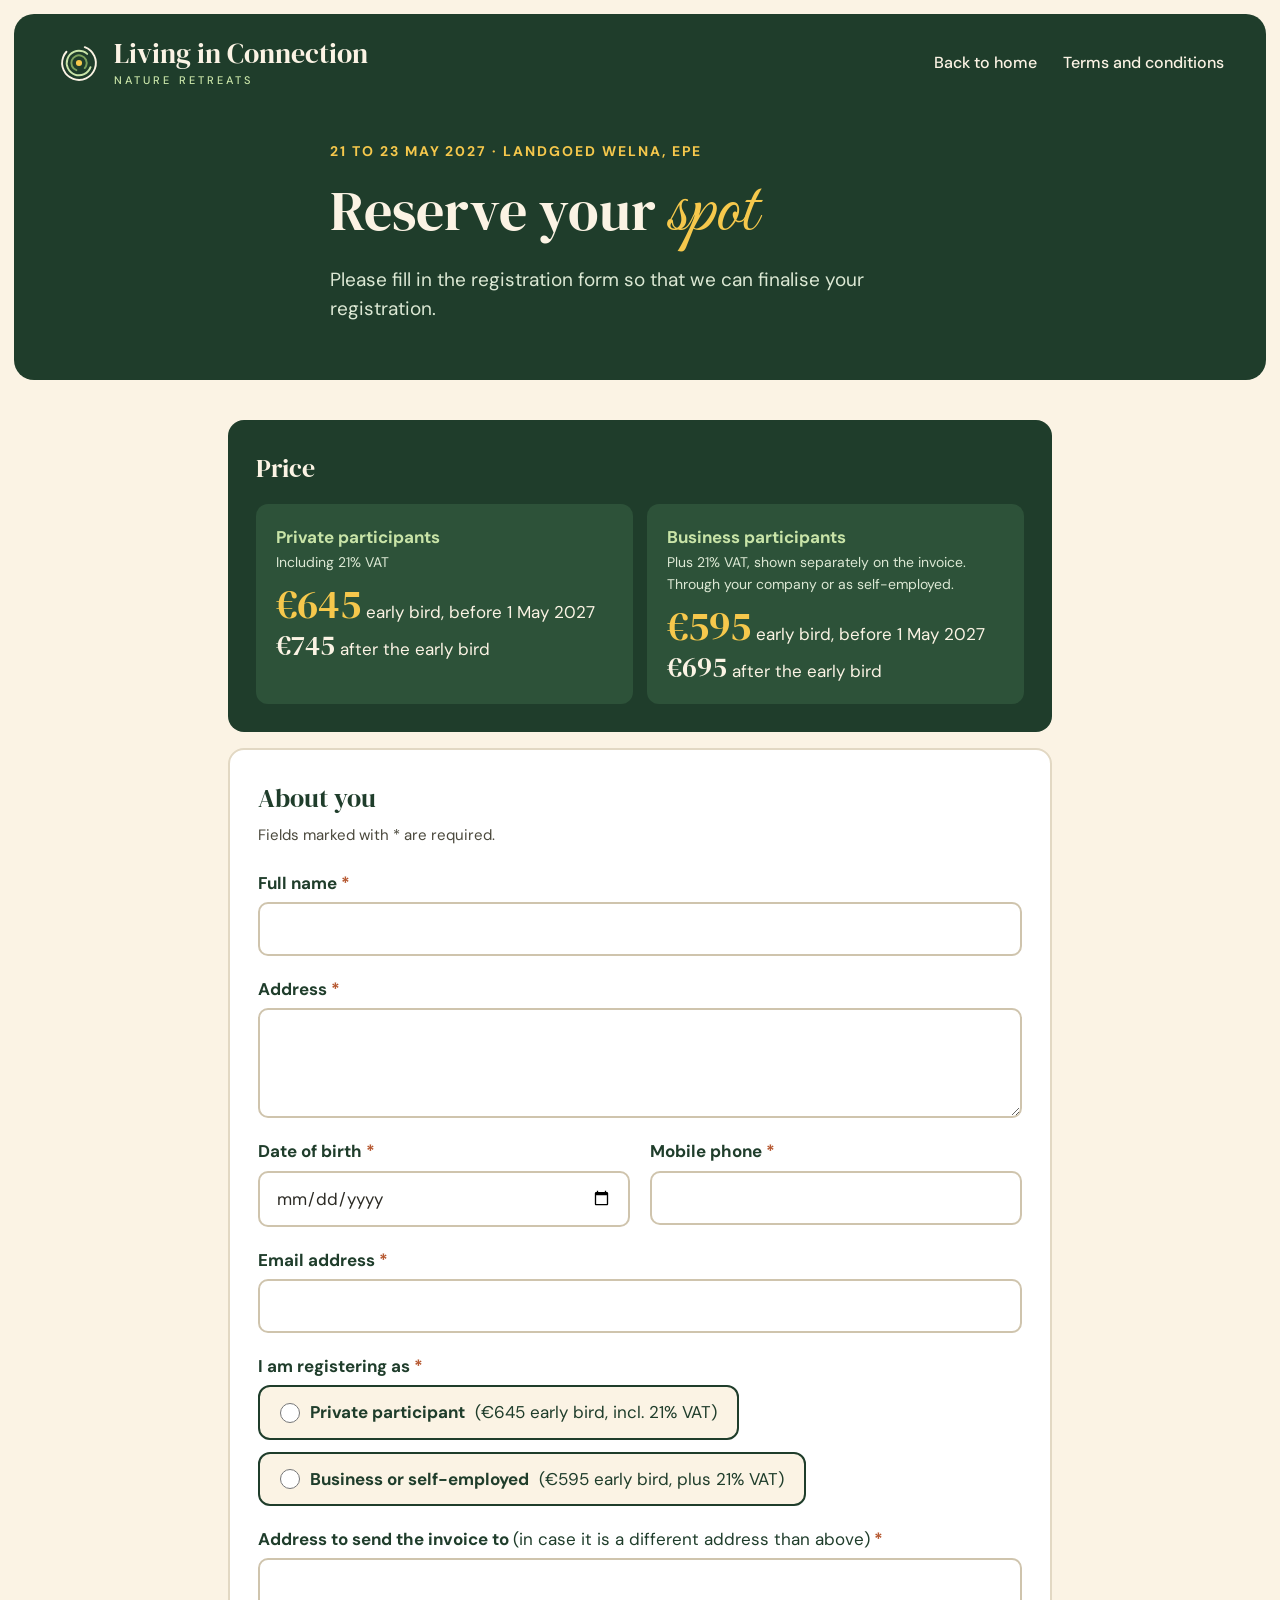
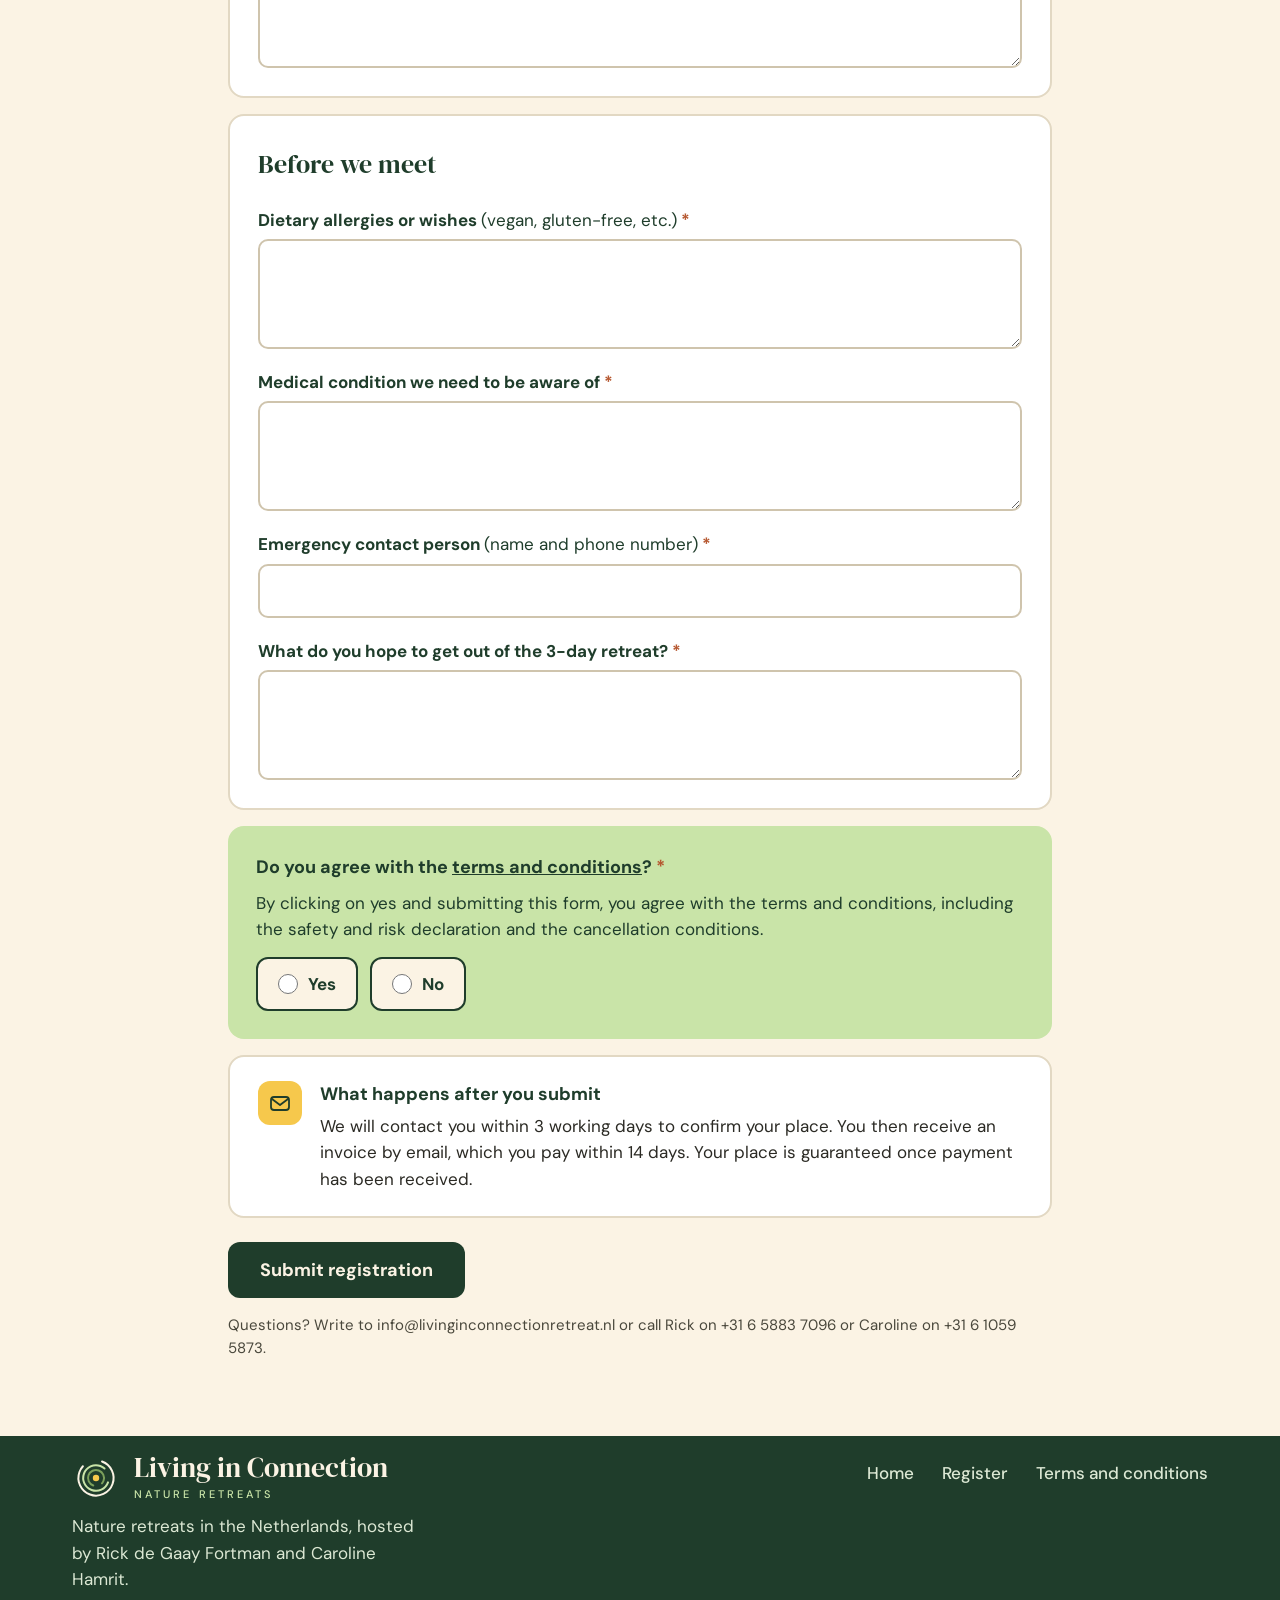
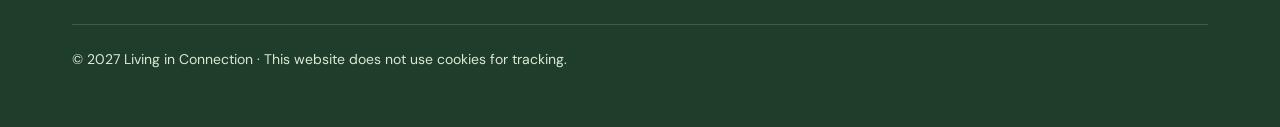
==== register/index.html @ 8280b8b4 "Gallery on mobile: 4-column square thumbnails, tap to enlarge Co-Authored-By: Claude Sonnet 5.5 <nor" ====
<!doctype html>
<html lang="en">
<head>
<meta charset="utf-8">
<meta name="viewport" content="width=device-width,initial-scale=1">
<title>Reserve your spot | Living in Connection</title>
<meta name="description" content="Register for the Living in Connection nature retreat, 21 to 23 May 2027 at Landgoed Welna, Epe.">
<link rel="canonical" href="https://livinginconnectionretreat.nl/register/">
<link rel="icon" href="/favicon.svg" type="image/svg+xml">
<meta property="og:type" content="website"><meta property="og:title" content="Reserve your spot | Living in Connection"><meta property="og:description" content="Register for the Living in Connection nature retreat, 21 to 23 May 2027 at Landgoed Welna, Epe."><meta property="og:url" content="https://livinginconnectionretreat.nl/register/"><meta property="og:image" content="https://livinginconnectionretreat.nl/images/hero.jpg">
<link rel="preload" href="/fonts/dm-serif-display-latin-400-normal.woff2" as="font" type="font/woff2" crossorigin>
<link rel="stylesheet" href="/fonts/fonts.css">
<link rel="stylesheet" href="/css/style.css?v=4">
</head>
<body>
<header class="hero plain"><div class="topbar"><a class="brand" href="/" aria-label="Living in Connection, home"><svg viewBox="0 0 120 120" width="46" height="46" aria-hidden="true" style="display:block;flex:0 0 46px"><circle cx="60" cy="60" r="44" fill="none" stroke="#FBF3E4" stroke-width="5" stroke-linecap="round" stroke-dasharray="222.7 53.8" transform="rotate(-70 60 60)"/><circle cx="60" cy="60" r="32" fill="none" stroke="#C9E4A8" stroke-width="5" stroke-linecap="round" stroke-dasharray="162 39.1" transform="rotate(20 60 60)"/><circle cx="60" cy="60" r="20" fill="none" stroke="#7BA05B" stroke-width="5" stroke-linecap="round" stroke-dasharray="101.2 24.5" transform="rotate(110 60 60)"/><circle cx="60" cy="60" r="8" fill="#F6C84C"/></svg><span><span class="t1">Living in Connection</span><span class="t2">Nature retreats</span></span></a><nav class="main" aria-label="Main"><a href="/">Back to home</a><a href="/terms-and-conditions/">Terms and conditions</a></nav></div>
<div class="pagehead"><p class="kick" style="margin:0 0 10px;font-weight:700;letter-spacing:.14em;text-transform:uppercase;font-size:14px;color:#F6C84C">21 to 23 May 2027 · Landgoed Welna, Epe</p>
<h1>Reserve your <span class="sc">spot</span></h1><p style="margin:14px 0 0;max-width:620px;color:#DCE8D4;font-size:19px">Please fill in the registration form so that we can finalise your registration.</p></div></header>
<main style="max-width:880px;margin:40px auto 0;padding:0 28px 24px">
<form id="reg" method="post" action="/register.php" style="display:flex;flex-direction:column;gap:16px">
<div id="err" class="err" role="alert" hidden>Something went wrong. Please check all required fields and agree with the terms and conditions, or write to info@livinginconnectionretreat.nl.</div>
<div style="background:#1F3D2B;color:#FBF3E4;border-radius:16px;padding:28px"><p class="serif" style="margin:0 0 16px;font-size:26px">Price</p><div style="display:flex;flex-wrap:wrap;gap:14px">
<div style="flex:1 1 280px;min-width:0;background:#2D5239;border-radius:12px;padding:20px"><p style="margin:0;font-weight:700;color:#C9E4A8">Private participants</p><p style="margin:2px 0 8px;font-size:14px;color:#DCE8D4">Including 21% VAT</p><p style="margin:0"><span class="serif" style="font-size:40px;line-height:1.1;color:#F6C84C">€645</span> early bird, before 1 May 2027</p><p style="margin:4px 0 0"><span class="serif" style="font-size:28px;line-height:1.1">€745</span> after the early bird</p></div>
<div style="flex:1 1 280px;min-width:0;background:#2D5239;border-radius:12px;padding:20px"><p style="margin:0;font-weight:700;color:#C9E4A8">Business participants</p><p style="margin:2px 0 8px;font-size:14px;color:#DCE8D4">Plus 21% VAT, shown separately on the invoice. Through your company or as self-employed.</p><p style="margin:0"><span class="serif" style="font-size:40px;line-height:1.1;color:#F6C84C">€595</span> early bird, before 1 May 2027</p><p style="margin:4px 0 0"><span class="serif" style="font-size:28px;line-height:1.1">€695</span> after the early bird</p></div></div></div>
<div class="box"><p class="serif" style="margin:0 0 6px;font-size:26px;color:var(--forest)">About you</p><p style="margin:0 0 22px;font-size:15px;color:#4A483C">Fields marked with * are required.</p>
<div style="display:flex;flex-direction:column;gap:20px">
<div class="field"><label for="fullname">Full name <span class="req">*</span></label><input id="fullname" name="fullname" type="text" autocomplete="name" required></div>
<div class="field"><label for="address">Address <span class="req">*</span></label><textarea id="address" name="address" autocomplete="street-address" required></textarea></div>
<div style="display:flex;flex-wrap:wrap;gap:20px"><div class="field" style="flex:1 1 220px;min-width:0"><label for="dob">Date of birth <span class="req">*</span></label><input id="dob" name="dob" type="date" autocomplete="bday" required></div>
<div class="field" style="flex:1 1 220px;min-width:0"><label for="phone">Mobile phone <span class="req">*</span></label><input id="phone" name="phone" type="tel" autocomplete="tel" required></div></div>
<div class="field"><label for="email">Email address <span class="req">*</span></label><input id="email" name="email" type="email" autocomplete="email" required></div>
<fieldset class="field" style="border:0;margin:0;padding:0;min-width:0"><legend style="padding:0;margin-bottom:6px;font-weight:700;color:var(--forest)">I am registering as <span class="req">*</span></legend>
<div style="display:flex;flex-wrap:wrap;gap:12px"><label class="opt"><input type="radio" name="booking_as" value="private" id="as-private" required>Private participant <span style="font-weight:400">(€645 early bird, incl. 21% VAT)</span></label><label class="opt"><input type="radio" name="booking_as" value="business" id="as-business">Business or self-employed <span style="font-weight:400">(€595 early bird, plus 21% VAT)</span></label></div></fieldset>
<div id="company-fields" hidden style="flex-direction:column;gap:20px">
<div class="field"><label for="company">Company name <span class="req">*</span></label><input id="company" name="company" type="text" autocomplete="organization"></div>
<div class="field"><label for="vatnr">VAT number <small>(optional, shown on the invoice)</small></label><input id="vatnr" name="vatnr" type="text"></div>
</div>
<div class="field"><label for="invoice">Address to send the invoice to <small>(in case it is a different address than above)</small> <span class="req">*</span></label><textarea id="invoice" name="invoice" required></textarea></div>
</div></div>
<div class="box"><p class="serif" style="margin:0 0 22px;font-size:26px;color:var(--forest)">Before we meet</p><div style="display:flex;flex-direction:column;gap:20px">
<div class="field"><label for="diet">Dietary allergies or wishes <small>(vegan, gluten-free, etc.)</small> <span class="req">*</span></label><textarea id="diet" name="diet" required></textarea></div>
<div class="field"><label for="medical">Medical condition we need to be aware of <span class="req">*</span></label><textarea id="medical" name="medical" required></textarea></div>
<div class="field"><label for="emergency">Emergency contact person <small>(name and phone number)</small> <span class="req">*</span></label><input id="emergency" name="emergency" type="text" required></div>
<div class="field"><label for="hope">What do you hope to get out of the 3-day retreat? <span class="req">*</span></label><textarea id="hope" name="hope" required></textarea></div></div></div>
<div style="background:var(--moss);border-radius:16px;padding:28px"><fieldset style="border:0;margin:0;padding:0;min-width:0"><legend style="padding:0;font-weight:700;color:var(--forest);font-size:18px">Do you agree with the <a href="/terms-and-conditions/" target="_blank" rel="noopener" style="text-decoration:underline">terms and conditions</a>? <span class="req">*</span></legend>
<p style="margin:8px 0 14px;color:var(--forest)">By clicking on yes and submitting this form, you agree with the terms and conditions, including the safety and risk declaration and the cancellation conditions.</p>
<div style="display:flex;flex-wrap:wrap;gap:12px"><label class="opt"><input type="radio" name="agree" value="yes" id="agree-yes">Yes</label><label class="opt"><input type="radio" name="agree" value="no" id="agree-no">No</label></div>
<p id="warn" role="alert" hidden style="margin:14px 0 0;padding:12px 16px;border-radius:10px;background:var(--cream);border:2px solid var(--clay);color:#7A3317;font-weight:500">To complete your registration you need to agree with the terms and conditions.</p></fieldset></div>
<div class="hp" aria-hidden="true"><label>Leave this empty <input type="text" name="website" tabindex="-1" autocomplete="off"></label></div>
<div class="box" style="padding:24px 28px;display:flex;gap:18px;align-items:flex-start"><div style="flex:0 0 44px;width:44px;height:44px;border-radius:12px;background:#F6C84C;color:#1F3D2B;display:flex;align-items:center;justify-content:center"><svg viewBox="0 0 24 24" width="24" height="24" fill="none" stroke="currentColor" stroke-width="1.8" stroke-linecap="round" stroke-linejoin="round" aria-hidden="true"><rect x="3" y="6" width="18" height="13" rx="3"/><path d="M4 8l8 6 8-6"/></svg></div>
<div style="flex:1;min-width:0"><p style="margin:0 0 4px;font-weight:700;color:var(--forest);font-size:18px">What happens after you submit</p><p style="margin:0">We will contact you within 3 working days to confirm your place. You then receive an invoice by email, which you pay within 14 days. Your place is guaranteed once payment has been received.</p></div></div>
<div style="display:flex;flex-wrap:wrap;gap:16px;align-items:center;padding:8px 0 4px"><button class="btn" type="submit" style="min-height:48px;padding:16px 32px">Submit registration</button><p style="margin:0;font-size:15px;color:#4A483C">Questions? Write to info@livinginconnectionretreat.nl or call Rick on +31 6 5883 7096 or Caroline on +31 6 1059 5873.</p></div>
</form></main>
<div style="height:48px"></div>
<footer style="background:var(--cream)">

<div class="foot"><div class="in">
<div style="flex:1 1 300px;min-width:0"><div style="display:flex;align-items:center;gap:14px;margin:0 0 10px"><svg viewBox="0 0 120 120" width="48" height="48" aria-hidden="true" style="display:block;flex:0 0 48px"><circle cx="60" cy="60" r="44" fill="none" stroke="#FBF3E4" stroke-width="5" stroke-linecap="round" stroke-dasharray="222.7 53.8" transform="rotate(-70 60 60)"/><circle cx="60" cy="60" r="32" fill="none" stroke="#C9E4A8" stroke-width="5" stroke-linecap="round" stroke-dasharray="162 39.1" transform="rotate(20 60 60)"/><circle cx="60" cy="60" r="20" fill="none" stroke="#7BA05B" stroke-width="5" stroke-linecap="round" stroke-dasharray="101.2 24.5" transform="rotate(110 60 60)"/><circle cx="60" cy="60" r="8" fill="#F6C84C"/></svg><span><span class="serif" style="display:block;font-size:28px;line-height:1.1;color:#FBF3E4">Living in Connection</span><span style="display:block;font-size:11px;font-weight:500;letter-spacing:.28em;text-transform:uppercase;color:#C9E4A8;margin-top:3px">Nature retreats</span></span></div>
<p style="margin:0;max-width:360px">Nature retreats in the Netherlands, hosted by Rick de Gaay Fortman and Caroline Hamrit.</p></div>
<nav aria-label="Footer"><a href="/">Home</a><a href="/register/">Register</a><a href="/terms-and-conditions/">Terms and conditions</a></nav>
<p class="copy">© 2027 Living in Connection · This website does not use cookies for tracking.</p>
</div></div>
</footer>
<script src="/js/main.js?v=3" defer></script>
</body></html>
---- fonts/fonts.css ----
@font-face{font-family:'DM Sans';font-style:normal;font-weight:400;font-display:swap;src:url(dm-sans-latin-400-normal.woff2) format('woff2')}
@font-face{font-family:'DM Sans';font-style:italic;font-weight:400;font-display:swap;src:url(dm-sans-latin-400-italic.woff2) format('woff2')}
@font-face{font-family:'DM Sans';font-style:normal;font-weight:500;font-display:swap;src:url(dm-sans-latin-500-normal.woff2) format('woff2')}
@font-face{font-family:'DM Sans';font-style:normal;font-weight:700;font-display:swap;src:url(dm-sans-latin-700-normal.woff2) format('woff2')}
@font-face{font-family:'DM Serif Display';font-style:normal;font-weight:400;font-display:swap;src:url(dm-serif-display-latin-400-normal.woff2) format('woff2')}
@font-face{font-family:'DM Serif Display';font-style:italic;font-weight:400;font-display:swap;src:url(dm-serif-display-latin-400-italic.woff2) format('woff2')}
@font-face{font-family:'Great Vibes';font-style:normal;font-weight:400;font-display:swap;src:url(great-vibes-latin-400-normal.woff2) format('woff2')}
---- css/style.css ----
:root{--forest:#1F3D2B;--fern:#3F6B3A;--moss:#C9E4A8;--sage:#A9C4A0;--leaf:#7BA05B;--sand:#EFE3D0;--cream:#FBF3E4;--sun:#F6C84C;--clay:#B5562E;--peach:#E9A878;--ink:#2B2A24;--soft:#3C3A2F}
*{box-sizing:border-box}
html{scroll-behavior:smooth}
body{margin:0;font-family:'DM Sans',system-ui,sans-serif;color:var(--ink);background:var(--cream);line-height:1.55;font-size:17px}
img{max-width:100%}
a{color:inherit}a:hover{opacity:.85}
h1,h2,h3,p{margin-top:0}
.serif{font-family:'DM Serif Display',Georgia,serif;font-weight:400}
.script{font-family:'Great Vibes','Brush Script MT',cursive;font-weight:400;display:block;line-height:1.05}
.eyebrow{margin:0 0 10px;font-weight:700;letter-spacing:.14em;text-transform:uppercase;font-size:14px;color:var(--clay)}
.wrap{max-width:1200px;margin:0 auto;padding:0 32px}
.row{display:flex;flex-wrap:wrap;gap:56px;align-items:center}
.col{flex:1 1 420px;min-width:0}
h2.h{margin:0;font-family:'DM Serif Display',Georgia,serif;font-weight:400;font-size:clamp(34px,5vw,52px);line-height:1.05;color:var(--forest)}
.s-xl{font-size:clamp(64px,13vw,150px)}.s-lg{font-size:clamp(60px,10vw,120px)}.s-md{font-size:clamp(54px,8.5vw,100px)}.s-sm{font-size:clamp(48px,7vw,84px)}
.btn{display:inline-block;text-decoration:none;padding:16px 28px;border-radius:12px;background:var(--forest);color:var(--cream);font-weight:700;font-size:18px;font-family:inherit;border:0;cursor:pointer}
.btn.sun{background:var(--sun);color:var(--forest)}
.btn.ghost{background:transparent;border:2px solid var(--forest);color:var(--forest);padding:14px 22px}
/* header */
.hero{margin:14px;border-radius:20px;overflow:hidden;position:relative;background:#22403A;color:var(--cream);display:flex;flex-direction:column}
.hero.tall{min-height:780px}
.hero>img.bg{position:absolute;inset:0;width:100%;height:100%;object-fit:cover}
.hero .shade{position:absolute;inset:0;background:linear-gradient(180deg,rgba(15,35,28,.6) 0%,rgba(15,35,28,.38) 45%,rgba(15,35,28,.65) 100%)}
.hero.plain{background:var(--forest)}
.topbar{position:relative;max-width:1240px;width:100%;margin:0 auto;padding:24px 36px;display:flex;flex-wrap:wrap;align-items:center;justify-content:space-between;gap:16px}
.brand{display:flex;align-items:center;gap:12px;text-decoration:none;color:var(--cream)}
.brand .t1{display:block;font-family:'DM Serif Display',Georgia,serif;font-size:28px;line-height:1.1}
.brand .t2{display:block;font-size:11px;font-weight:500;letter-spacing:.28em;text-transform:uppercase;color:var(--moss);margin-top:3px}
nav.main{display:flex;flex-wrap:wrap;align-items:center;gap:4px 26px;font-weight:500;font-size:16px}
nav.main a{text-decoration:none;padding:12px 0}
nav.main a.cta{padding:11px 22px;border-radius:10px;border:2px solid var(--cream);font-weight:700}
.hero-body{position:relative;max-width:1240px;width:100%;margin:0 auto;padding:100px 36px 120px}
.hero-body .kick{margin:0 0 14px;font-weight:700;letter-spacing:.14em;text-transform:uppercase;font-size:15px;color:var(--sun)}
.hero-body h1{margin:0;font-family:'DM Serif Display',Georgia,serif;font-weight:400;font-size:clamp(44px,7vw,76px);line-height:1.05}
.hero-body .script{margin-top:-6px;color:var(--cream)}
.hero-body p.lead{margin:18px 0 36px;font-size:21px;max-width:560px}
.pagehead{max-width:880px;margin:0 auto;padding:28px 36px 56px;position:relative}
.pagehead h1{margin:0;font-family:'DM Serif Display',Georgia,serif;font-weight:400;font-size:clamp(38px,6vw,56px);line-height:1.1}
.pagehead h1 .sc{font-family:'Great Vibes',cursive;font-size:1.4em;line-height:1;color:var(--sun)}
/* sections */
section.place{background:var(--sand);padding:96px 0}
.collage{flex:1 1 460px;min-width:0;position:relative;height:560px}
.collage .ph{position:absolute;border-radius:20px;overflow:hidden;box-shadow:0 12px 28px rgba(31,61,43,.25)}
.collage img,.ph img{display:block;width:100%;height:100%;object-fit:cover}
.collage .a{left:0;top:10px;width:62%;height:300px;transform:rotate(-4deg)}
.collage .b{right:0;top:230px;width:60%;height:300px;transform:rotate(3deg)}
.collage .sunbadge{position:absolute;left:44%;top:262px;width:84px;height:84px;border-radius:16px;background:var(--fern);display:flex;align-items:center;justify-content:center;box-shadow:0 6px 16px rgba(31,61,43,.3)}
.band{position:relative;overflow:hidden;margin:14px;border-radius:20px;background:var(--forest);padding:140px 32px;text-align:center}
.band img{position:absolute;inset:0;width:100%;height:100%;object-fit:cover}
.band .shade{position:absolute;inset:0;background:linear-gradient(180deg,rgba(15,35,28,.55),rgba(15,35,28,.45) 50%,rgba(15,35,28,.65))}
.band p{position:relative;margin:0 auto;max-width:860px;font-size:clamp(28px,4.5vw,42px);line-height:1.25;color:var(--cream)}
.band em{font-family:'DM Serif Display',Georgia,serif;font-weight:400;color:var(--sun)}
.cards{display:flex;flex-wrap:wrap;gap:20px}
.card{flex:1 1 240px;min-width:0;background:var(--sand);border-radius:20px;padding:28px}
.cards.wide .card{flex-basis:320px;background:var(--cream);padding:30px}
.ico{width:56px;height:56px;border-radius:12px;display:flex;align-items:center;justify-content:center}
.card h3{margin:18px 0 8px;font-family:'DM Serif Display',Georgia,serif;font-weight:400;font-size:25px;line-height:1.15;color:var(--forest)}
.card p{margin:0;color:var(--soft)}
.quote{margin-top:28px;background:var(--forest);color:var(--cream);border-radius:20px;padding:48px;display:flex;flex-wrap:wrap;gap:24px;align-items:flex-start}
.quote .qm{margin:0;font-family:'Great Vibes',cursive;font-size:96px;line-height:.7;color:var(--sun)}
.quote p.q{margin:0;flex:1 1 480px;min-width:0;font-family:'DM Serif Display',Georgia,serif;font-size:clamp(22px,3vw,30px);line-height:1.35}
.get{margin-top:28px;background:var(--forest);color:var(--cream);border-radius:20px;padding:56px 40px}
.get ul{margin:0;padding:0;list-style:none;display:flex;flex-wrap:wrap;gap:16px}
.get li{flex:1 1 190px;min-width:0;background:#2B5238;border-radius:16px;padding:26px 22px;display:flex;flex-direction:column;align-items:flex-start;gap:18px;font-size:18px;line-height:1.4}
.get .ico{width:64px;height:64px;border-radius:14px}
.hosts{display:flex;flex-wrap:wrap;gap:32px}
.host{flex:1 1 440px;min-width:0;background:var(--sand);border-radius:20px;padding:28px;display:flex;flex-wrap:wrap;gap:24px;align-items:flex-start}
.host img{flex:0 0 160px;width:160px;height:200px;border-radius:14px;object-fit:cover;object-position:center top}
.host div{flex:1 1 220px;min-width:0}
.host h3{margin:0 0 6px;font-family:'DM Serif Display',Georgia,serif;font-weight:400;font-size:28px;color:var(--forest)}
.host .role{margin:0 0 10px;font-weight:700;color:var(--clay)}
.host p:last-child{margin:0;color:var(--soft)}
/* testimonials */
.tst{background:var(--moss);border-radius:20px;padding:56px 48px 40px;position:relative;overflow:hidden}
.tst .inner{position:relative;max-width:820px;margin:0 auto;text-align:center}
.tst blockquote{margin:0 0 24px;min-height:260px;font-family:'DM Serif Display',Georgia,serif;font-size:clamp(20px,2.6vw,26px);line-height:1.4;color:var(--forest)}
.tst .slide[hidden]{display:none}
.tst .ctl{margin-top:28px;display:flex;align-items:center;justify-content:center;gap:8px}
.tst .nb{width:48px;height:48px;border-radius:12px;border:2px solid var(--forest);background:transparent;cursor:pointer;display:flex;align-items:center;justify-content:center;padding:0}
.tst .nb.fill{background:var(--forest)}
.tst .dots{display:flex;align-items:center}
.tst .dot{width:44px;height:48px;border:0;background:transparent;cursor:pointer;padding:0;display:flex;align-items:center;justify-content:center}
.tst .dot span{display:block;width:14px;height:14px;border-radius:4px;border:2px solid var(--forest)}
.tst .dot[aria-current=true] span{background:var(--forest)}
/* gallery */
#gallery{background:var(--forest);color:var(--cream);padding:96px 0}
.masonry{column-width:260px;column-gap:16px}
.masonry div{break-inside:avoid;margin:0 0 16px}
.masonry button{position:relative;display:block;width:100%;padding:0;border:0;background:none;cursor:zoom-in;border-radius:16px;overflow:hidden}
.masonry img{display:block;width:100%;height:auto}
.lb{position:fixed;inset:0;z-index:50;background:rgba(10,24,17,.94);display:flex;align-items:center;justify-content:center;padding:72px 88px}
.lb[hidden]{display:none}
.lb img{max-width:100%;max-height:100%;object-fit:contain;border-radius:14px;box-shadow:0 20px 60px rgba(0,0,0,.5)}
.lb button{position:absolute;width:48px;height:48px;border-radius:12px;border:2px solid var(--cream);background:rgba(15,35,28,.7);cursor:pointer;display:flex;align-items:center;justify-content:center;padding:0}
.lb .x{right:20px;top:20px}.lb .pv{left:20px;top:50%;margin-top:-24px}.lb .nx{right:20px;top:50%;margin-top:-24px}
.lb .cnt{position:absolute;left:0;bottom:22px;width:100%;text-align:center;font-size:15px;color:#DCE8D4}
/* dates */
#dates{background:#EBBD91;color:#3A2414;padding:96px 0}
.facts{background:var(--cream);border-radius:20px;padding:36px;color:var(--ink);margin:0;display:grid;grid-template-columns:130px minmax(0,1fr);gap:18px 20px}
.facts dt{font-weight:700;color:var(--clay)}.facts dd{margin:0}
/* faq */
#faq{max-width:900px;margin:0 auto;padding:96px 32px 24px}
details{background:var(--sand);border-radius:14px;padding:0 24px;margin-bottom:12px}
summary{list-style:none;cursor:pointer;display:flex;align-items:center;justify-content:space-between;gap:16px;padding:20px 0;font-family:'DM Serif Display',Georgia,serif;font-size:23px;color:var(--forest)}
summary::-webkit-details-marker{display:none}
summary .plus{flex:0 0 28px;display:flex;transition:transform .2s}
details[open] .plus{transform:rotate(45deg)}
details p{margin:0;padding:0 0 22px;color:var(--soft)}
/* booking */
#booking{max-width:1200px;margin:0 auto;padding:96px 32px}
.price-card{flex:1 1 380px;min-width:0;background:var(--forest);color:var(--cream);border-radius:20px;padding:40px}
.price-card p{color:#DCE8D4}
.price-card ul{margin:0 0 20px;padding-left:20px;color:#DCE8D4}
.how{background:#fff;border-radius:20px;padding:36px;border:2px solid #E2D8C3}
.step{display:flex;gap:16px;align-items:flex-start}
.step .n{flex:0 0 40px;width:40px;height:40px;border-radius:10px;display:flex;align-items:center;justify-content:center;font-weight:700;color:var(--forest)}
/* footer */
footer .waves{display:block;width:100%;height:130px}
footer .foot{background:var(--forest);color:#DCE8D4}
footer .in{max-width:1200px;margin:0 auto;padding:16px 32px 56px;display:flex;flex-wrap:wrap;gap:32px;justify-content:space-between;align-items:flex-start}
footer nav{display:flex;flex-wrap:wrap;gap:8px 28px;font-weight:500}
footer nav a{text-decoration:none;padding:8px 0}
footer .copy{flex:1 1 100%;margin:0;padding-top:24px;border-top:1px solid #3F5C49;font-size:14px}
/* forms */
form .box{background:#fff;border:2px solid #E2D8C3;border-radius:16px;padding:28px}
.field{display:flex;flex-direction:column;gap:6px}
.field label{font-weight:700;color:var(--forest)}
.field label small{font-weight:400;font-size:inherit}
.req{color:var(--clay)}
input[type=text],input[type=email],input[type=tel],input[type=date],textarea{width:100%;padding:14px 16px;border-radius:10px;border:2px solid #CFC4AD;background:#fff;font-size:17px;font-family:inherit;color:var(--ink)}
input:focus,textarea:focus{outline:3px solid var(--sun);border-color:var(--forest)}
textarea{min-height:110px;resize:vertical}
.hp{position:absolute;left:-9999px;width:1px;height:1px;overflow:hidden}
.err{margin:0 0 16px;padding:14px 18px;border-radius:12px;background:#F6DCC7;border:2px solid var(--clay);color:#7A3317;font-weight:500}
.opt{display:flex;align-items:center;gap:10px;padding:12px 20px;border-radius:12px;background:var(--cream);border:2px solid var(--forest);font-weight:700;color:var(--forest);cursor:pointer}
.opt input{width:20px;height:20px;accent-color:var(--forest);margin:0}
.terms section{background:#fff;border:2px solid #E2D8C3;border-radius:20px;padding:32px;display:flex;gap:20px;align-items:flex-start}
.terms .ti{flex:0 0 48px;width:48px;height:48px;border-radius:12px;display:flex;align-items:center;justify-content:center;color:var(--forest)}
.terms h2{margin:0 0 10px;font-family:'DM Serif Display',Georgia,serif;font-weight:400;font-size:30px;color:var(--forest)}
.terms .body{flex:1;min-width:0}
.terms ul{margin:0;padding-left:20px;display:flex;flex-direction:column;gap:6px}
.tiers{display:flex;flex-wrap:wrap;gap:14px}
.tiers div{flex:1 1 200px;min-width:0;border-radius:14px;padding:20px}
.tiers .big{margin:0;font-family:'DM Serif Display',Georgia,serif;font-size:34px;line-height:1.1;color:var(--forest)}
@media(max-width:700px){
 .topbar{padding:18px 20px}.hero-body{padding:56px 22px 80px}.hero.tall{min-height:640px}
 .wrap,#booking,#faq{padding-left:20px;padding-right:20px}
 .row{gap:36px}.collage{height:480px}.band{padding:90px 22px}
 .quote,.get,.tst{padding:32px 22px}.facts{grid-template-columns:1fr;gap:4px 0;padding:26px}.facts dd{margin-bottom:12px}
 .lb{padding:72px 12px}.terms section{flex-direction:column;padding:24px}
 summary{font-size:20px}
}

#company-fields:not([hidden]){display:flex}

/* card slider: tiles on desktop, swipeable slider on mobile */
.sctl{display:none}
.nb{width:48px;height:48px;border-radius:12px;border:2px solid var(--forest);background:transparent;cursor:pointer;display:flex;align-items:center;justify-content:center;padding:0}
.nb.fill{background:var(--forest)}
.nb[disabled]{opacity:.35;cursor:default}
.slider .track{display:flex;flex-wrap:wrap;gap:20px}
.slider .card{flex:1 1 320px;min-width:0;background:var(--cream);padding:30px}
@media(max-width:700px){
 .slider .track{flex-wrap:nowrap;overflow-x:auto;scroll-snap-type:x mandatory;scroll-behavior:smooth;padding:4px 2px 8px;scrollbar-width:none;-webkit-overflow-scrolling:touch}
 .slider .track::-webkit-scrollbar{display:none}
 .slider .card{flex:0 0 82%;scroll-snap-align:start}
 .slider .track:focus-visible{outline:3px solid var(--sun);outline-offset:4px;border-radius:12px}
 .sctl{display:flex;justify-content:flex-end;gap:8px;margin-top:18px}
}

/* gallery: small square thumbnails on mobile, tap to enlarge */
@media(max-width:700px){
 #gallery{padding:64px 0}
 .masonry{column-width:auto;columns:auto;display:grid;grid-template-columns:repeat(4,1fr);gap:6px}
 .masonry div{margin:0}
 .masonry button{aspect-ratio:1/1;border-radius:10px}
 .masonry img{width:100%;height:100%;object-fit:cover}
 .masonry button>span{display:none!important}
}
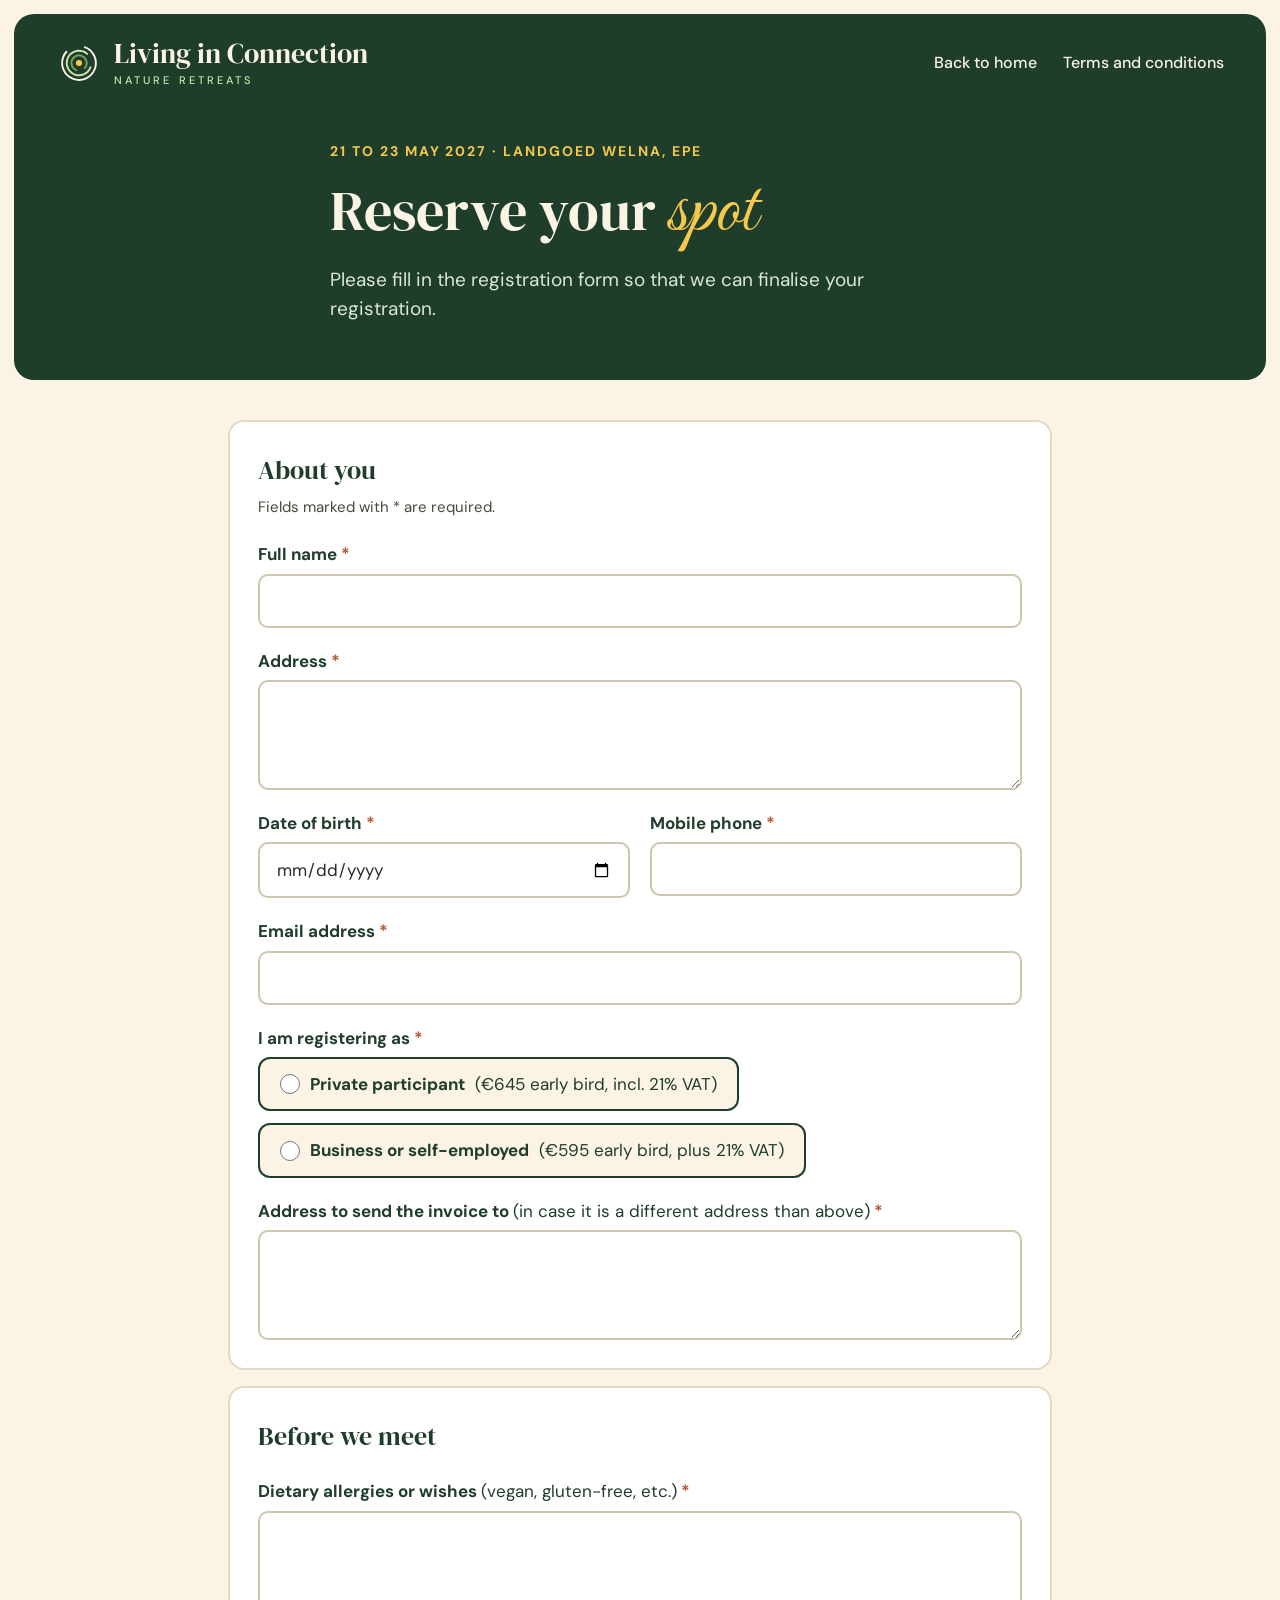
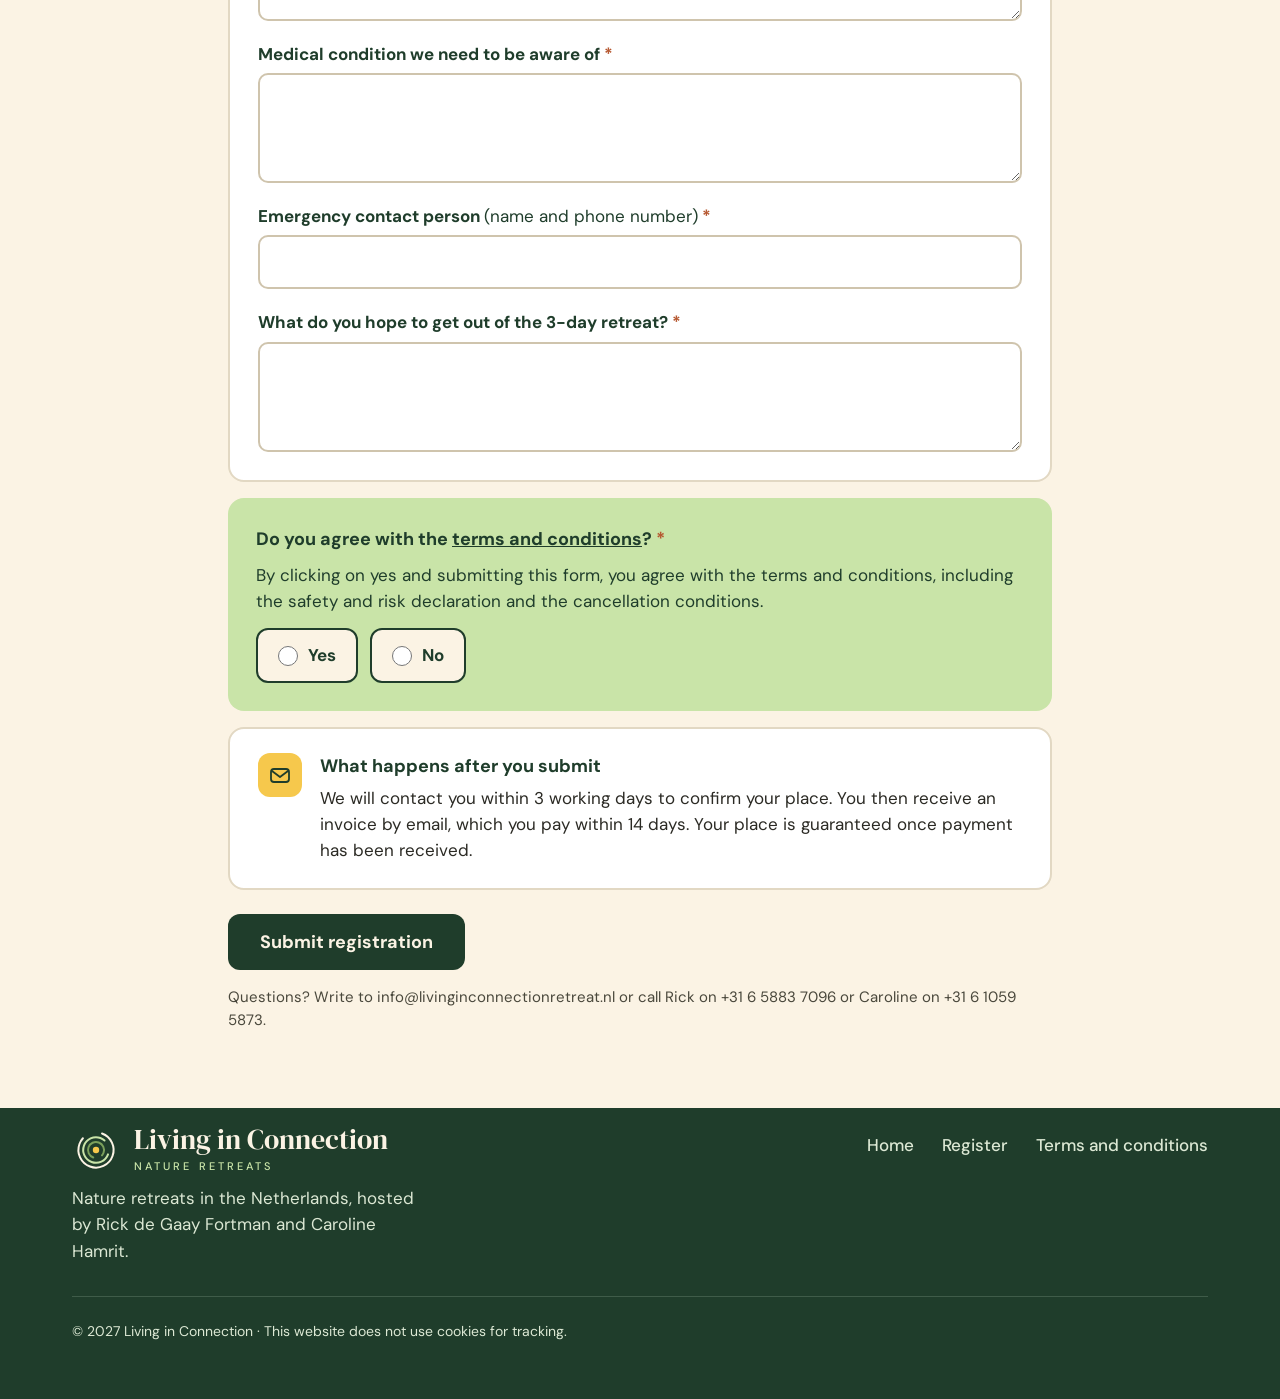
==== commit 14c23006: "Registration page: remove price box Co-Authored-By: Claude Sonnet 5.5 <noreply@anthropic.com> Claude" ====
--- a/register/index.html
+++ b/register/index.html
@@ -19,9 +19,6 @@
 <main style="max-width:880px;margin:40px auto 0;padding:0 28px 24px">
 <form id="reg" method="post" action="/register.php" style="display:flex;flex-direction:column;gap:16px">
 <div id="err" class="err" role="alert" hidden>Something went wrong. Please check all required fields and agree with the terms and conditions, or write to info@livinginconnectionretreat.nl.</div>
-<div style="background:#1F3D2B;color:#FBF3E4;border-radius:16px;padding:28px"><p class="serif" style="margin:0 0 16px;font-size:26px">Price</p><div style="display:flex;flex-wrap:wrap;gap:14px">
-<div style="flex:1 1 280px;min-width:0;background:#2D5239;border-radius:12px;padding:20px"><p style="margin:0;font-weight:700;color:#C9E4A8">Private participants</p><p style="margin:2px 0 8px;font-size:14px;color:#DCE8D4">Including 21% VAT</p><p style="margin:0"><span class="serif" style="font-size:40px;line-height:1.1;color:#F6C84C">€645</span> early bird, before 1 May 2027</p><p style="margin:4px 0 0"><span class="serif" style="font-size:28px;line-height:1.1">€745</span> after the early bird</p></div>
-<div style="flex:1 1 280px;min-width:0;background:#2D5239;border-radius:12px;padding:20px"><p style="margin:0;font-weight:700;color:#C9E4A8">Business participants</p><p style="margin:2px 0 8px;font-size:14px;color:#DCE8D4">Plus 21% VAT, shown separately on the invoice. Through your company or as self-employed.</p><p style="margin:0"><span class="serif" style="font-size:40px;line-height:1.1;color:#F6C84C">€595</span> early bird, before 1 May 2027</p><p style="margin:4px 0 0"><span class="serif" style="font-size:28px;line-height:1.1">€695</span> after the early bird</p></div></div></div>
 <div class="box"><p class="serif" style="margin:0 0 6px;font-size:26px;color:var(--forest)">About you</p><p style="margin:0 0 22px;font-size:15px;color:#4A483C">Fields marked with * are required.</p>
 <div style="display:flex;flex-direction:column;gap:20px">
 <div class="field"><label for="fullname">Full name <span class="req">*</span></label><input id="fullname" name="fullname" type="text" autocomplete="name" required></div>
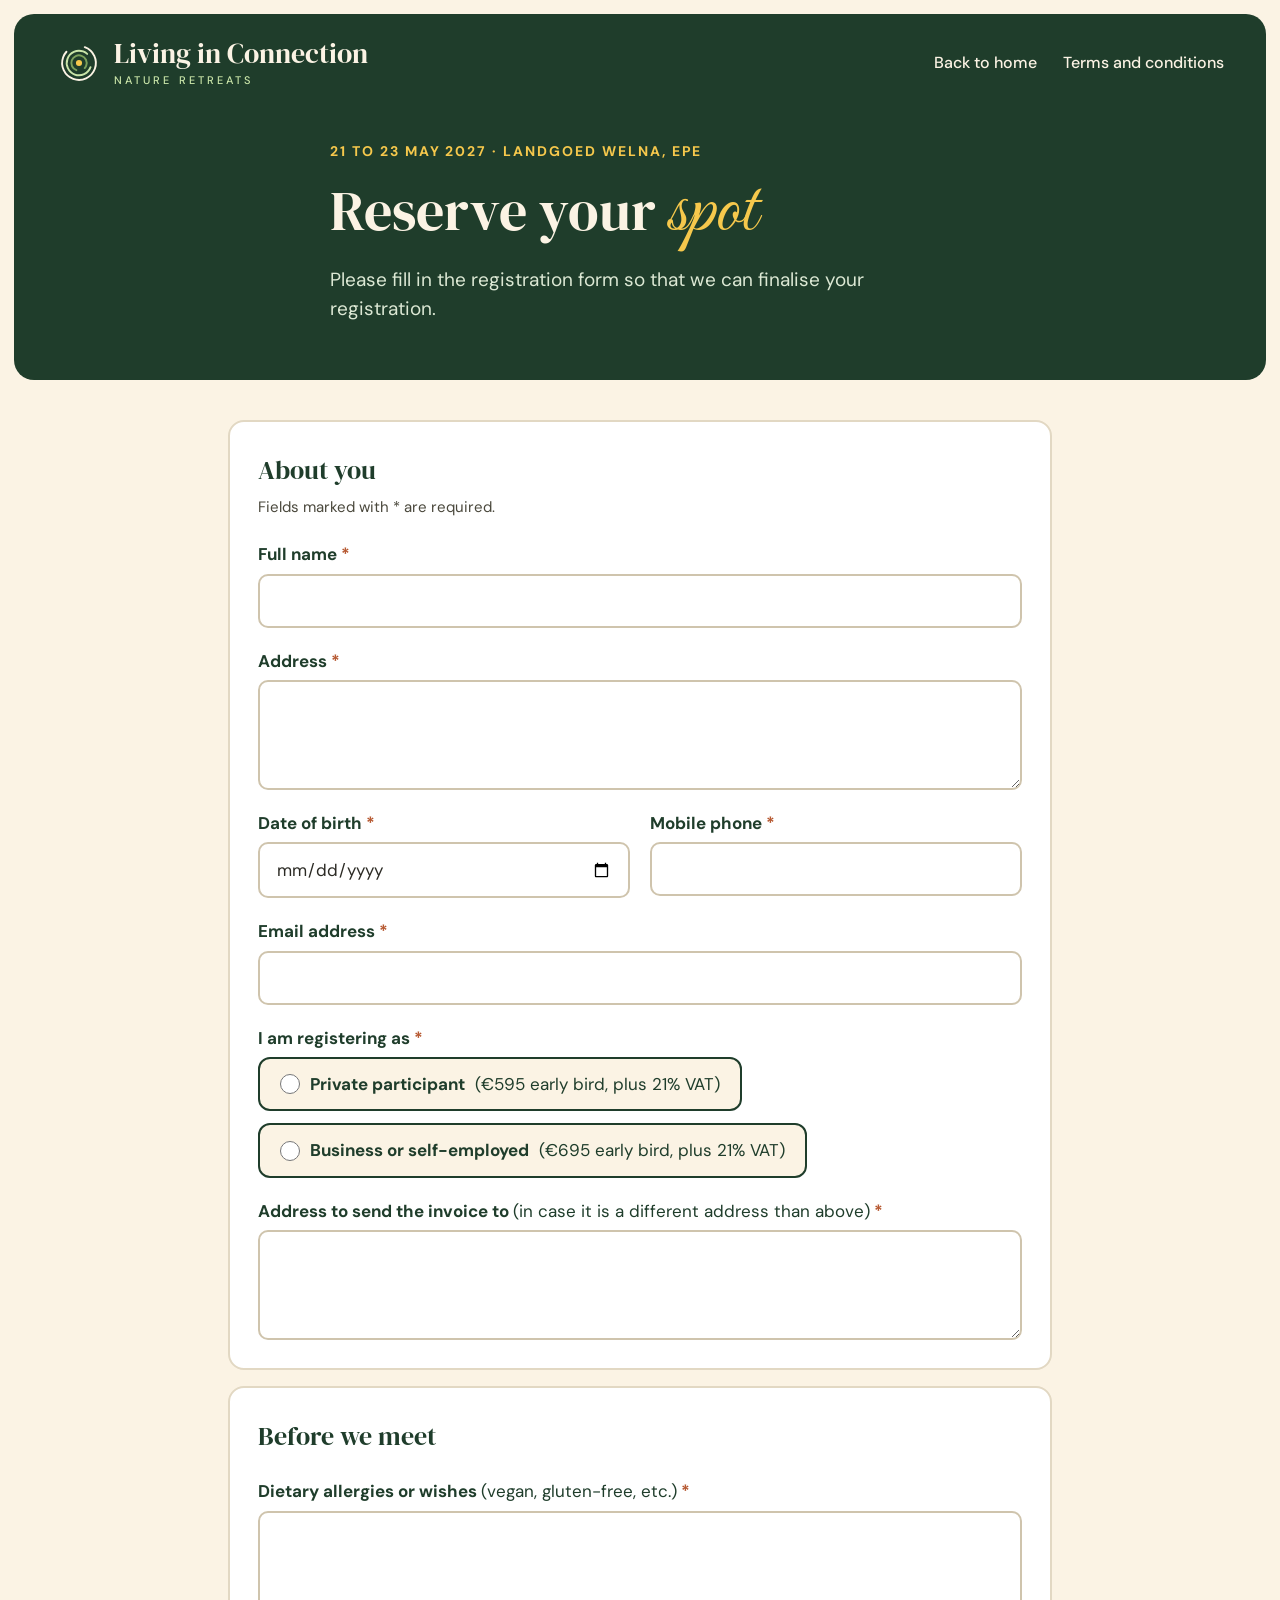
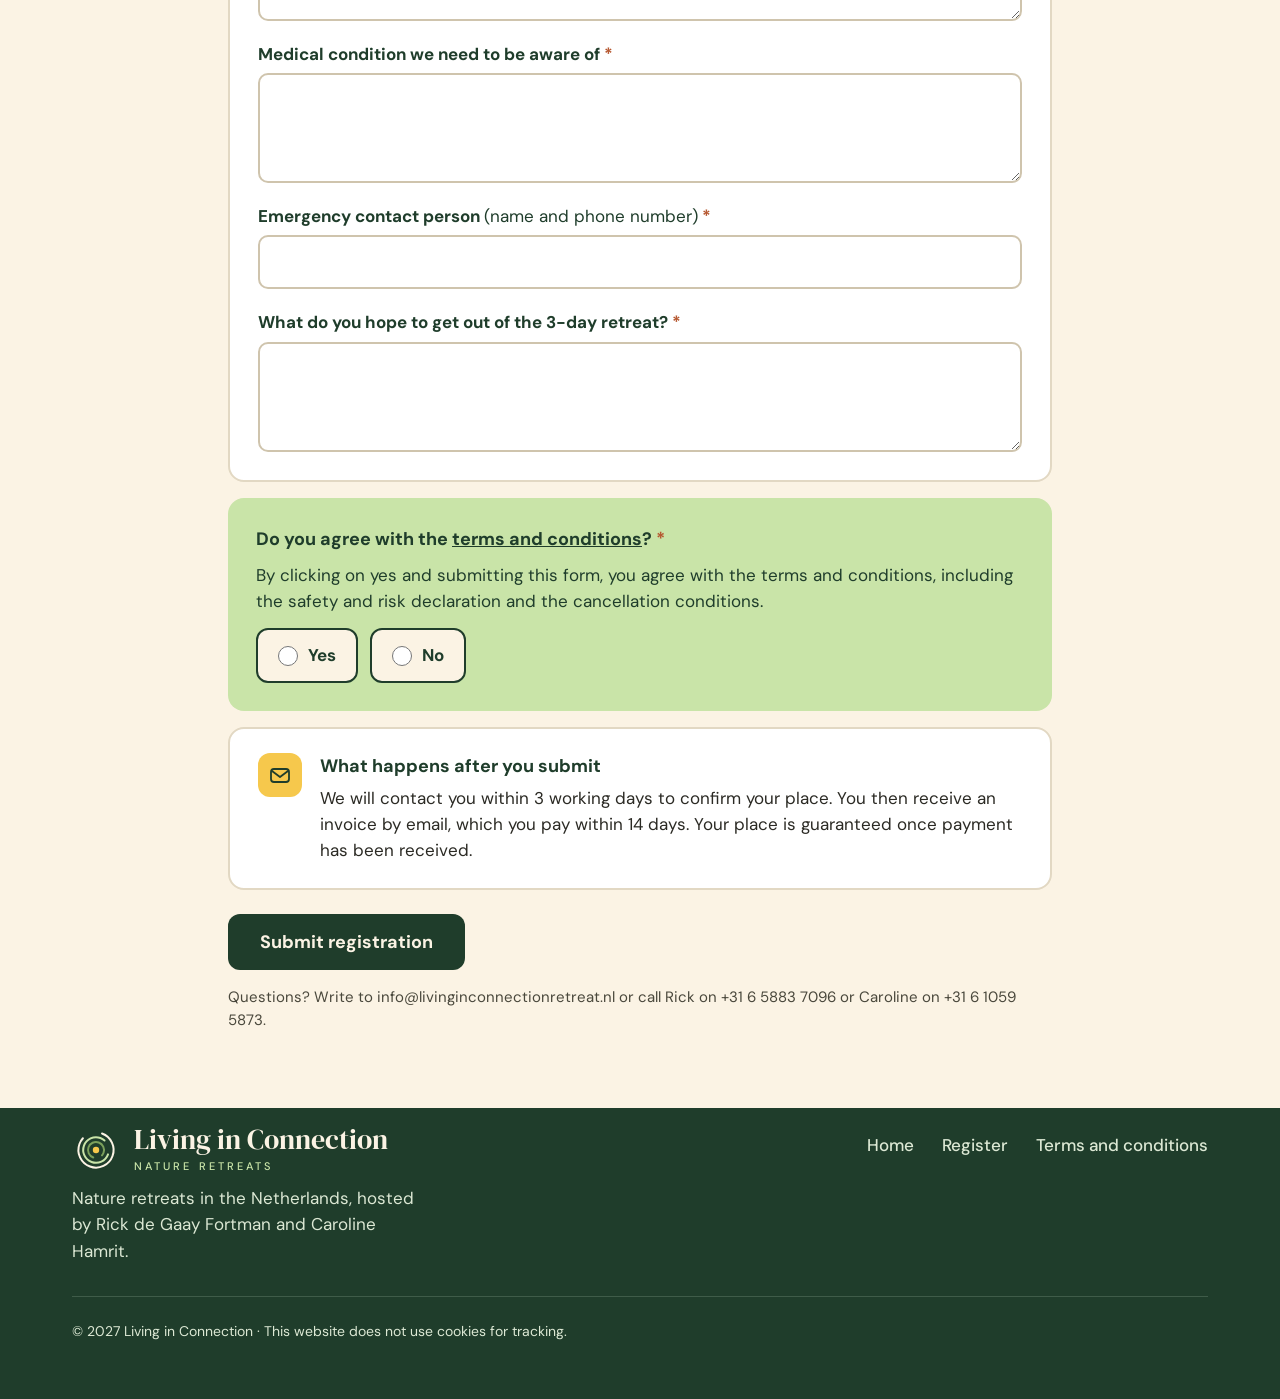
==== commit dd3de95d: "New prices: private 595/695, business 695/795, all plus 21% VAT Co-Authored-By: Claude Sonnet 5.5 <n" ====
--- a/register/index.html
+++ b/register/index.html
@@ -27,7 +27,7 @@
 <div class="field" style="flex:1 1 220px;min-width:0"><label for="phone">Mobile phone <span class="req">*</span></label><input id="phone" name="phone" type="tel" autocomplete="tel" required></div></div>
 <div class="field"><label for="email">Email address <span class="req">*</span></label><input id="email" name="email" type="email" autocomplete="email" required></div>
 <fieldset class="field" style="border:0;margin:0;padding:0;min-width:0"><legend style="padding:0;margin-bottom:6px;font-weight:700;color:var(--forest)">I am registering as <span class="req">*</span></legend>
-<div style="display:flex;flex-wrap:wrap;gap:12px"><label class="opt"><input type="radio" name="booking_as" value="private" id="as-private" required>Private participant <span style="font-weight:400">(€645 early bird, incl. 21% VAT)</span></label><label class="opt"><input type="radio" name="booking_as" value="business" id="as-business">Business or self-employed <span style="font-weight:400">(€595 early bird, plus 21% VAT)</span></label></div></fieldset>
+<div style="display:flex;flex-wrap:wrap;gap:12px"><label class="opt"><input type="radio" name="booking_as" value="private" id="as-private" required>Private participant <span style="font-weight:400">(€595 early bird, plus 21% VAT)</span></label><label class="opt"><input type="radio" name="booking_as" value="business" id="as-business">Business or self-employed <span style="font-weight:400">(€695 early bird, plus 21% VAT)</span></label></div></fieldset>
 <div id="company-fields" hidden style="flex-direction:column;gap:20px">
 <div class="field"><label for="company">Company name <span class="req">*</span></label><input id="company" name="company" type="text" autocomplete="organization"></div>
 <div class="field"><label for="vatnr">VAT number <small>(optional, shown on the invoice)</small></label><input id="vatnr" name="vatnr" type="text"></div>
